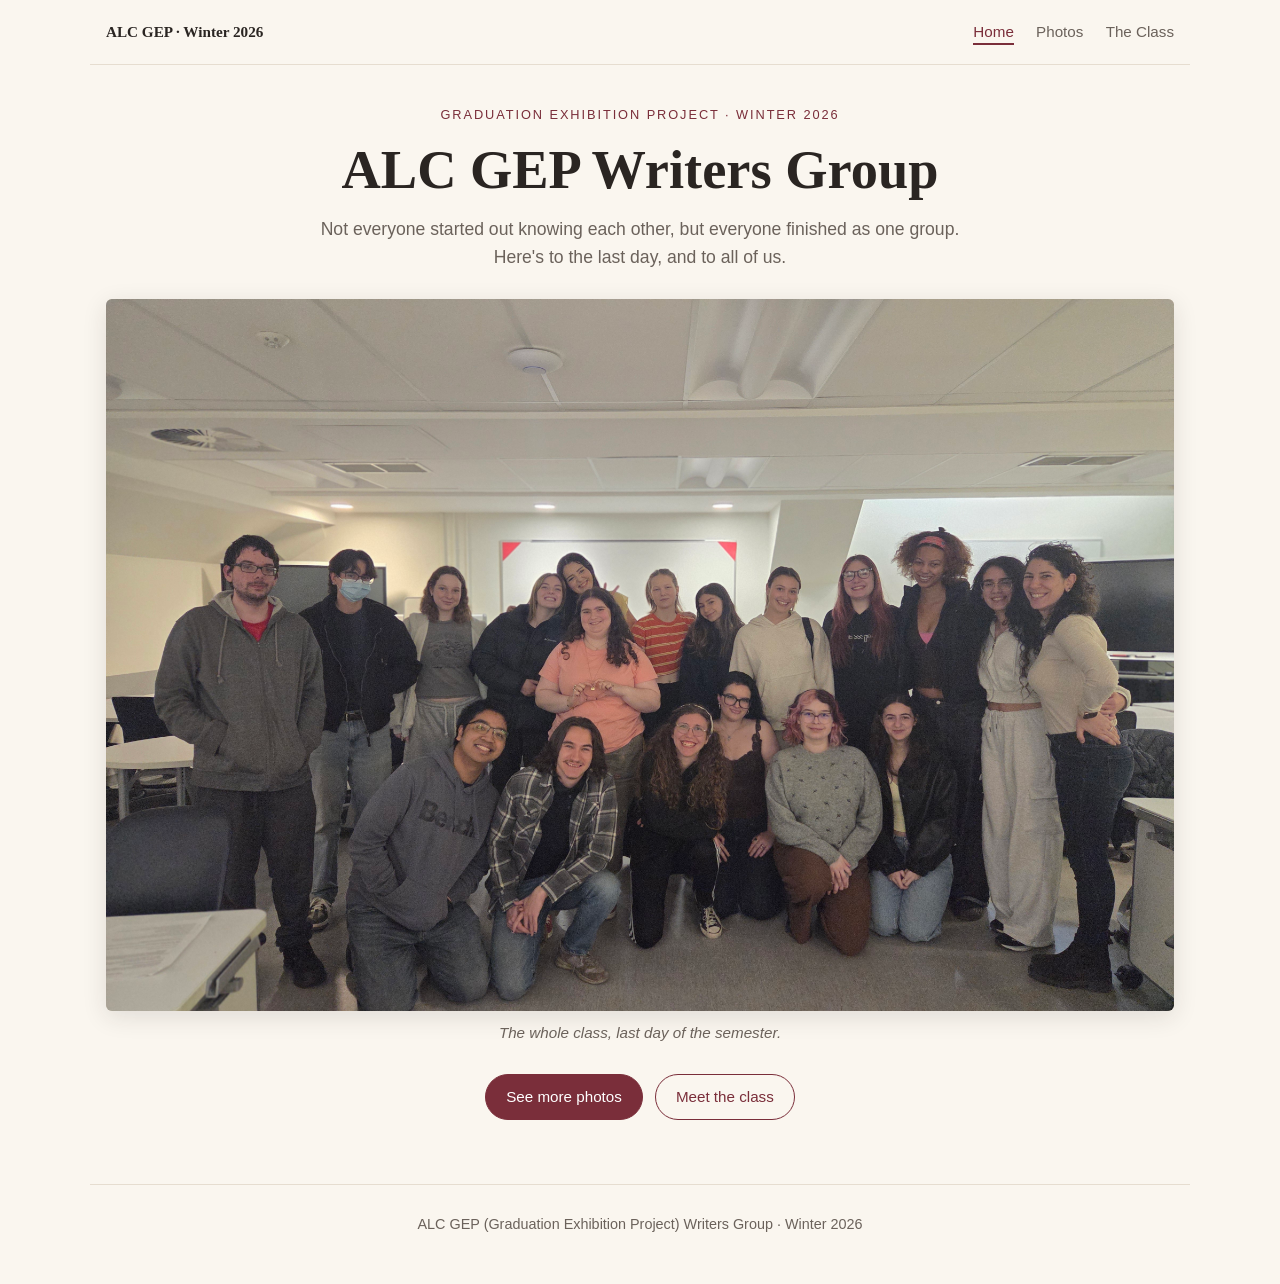
==== index.html @ 661030e2 "Reference photos.html" ====
<!doctype html>
<html lang="en">
  <head>
    <meta charset="UTF-8" />
    <meta name="viewport" content="width=device-width, initial-scale=1.0" />
    <meta
      name="description"
      content="Class photos from our last day of the semester."
    />
    <title>ALC GEP Writers Group · Winter 2026</title>
    <link rel="stylesheet" href="/style.css">
  </head>
  <body>
    <header class="site">
      <div class="brand">ALC GEP · Winter 2026</div>
      <nav>
        <a href="index.html" class="active">Home</a>
        <a href="photos.html">Photos</a>
        <a href="#">The Class</a>
      </nav>
    </header>

    <main class="wrap-center">
      <p class="eyebrow">Graduation Exhibition Project · Winter 2026</p>
      <h1>ALC GEP Writers Group</h1>
      <p class="lead">
        Not everyone started out knowing each other, but everyone finished as
        one group. Here's to the last day, and to all of us.
      </p>

      <figure>
        <div class="photo">
          <img
            src="photos/class.jpg"
            alt="The whole graduating class gathered together on the last day of the semester, smiling at the camera."
            onerror="this.style.display = 'none'"
          />
        </div>
        <figcaption>The whole class, last day of the semester.</figcaption>
      </figure>

      <div class="buttons">
        <a class="btn primary" href="photos.html">See more photos</a>
        <a class="btn" href="#">Meet the class</a>
      </div>
    </main>

    <footer>
      ALC GEP (Graduation Exhibition Project) Writers Group · Winter 2026
    </footer>
  </body>
</html>
---- style.css ----
:root {
  --bg: #faf6ef;
  --ink: #2a2522;
  --muted: #6b625b;
  --accent: #7a2e3a;
  --line: #e6ddd0;
}
 
* {
  box-sizing: border-box;
}
 
body {
  margin: 0;
  background: var(--bg);
  color: var(--ink);
  font-family: "Helvetica Neue", Arial, sans-serif;
  line-height: 1.6;
}
 
h1 {
  font-family: Georgia, "Times New Roman", serif;
  font-weight: 700;
  line-height: 1.2;
  font-size: clamp(2rem, 6vw, 3.4rem);
  margin: 0 0 12px;
}
 
/* Header */
header.site {
  display: flex;
  justify-content: space-between;
  align-items: center;
  max-width: 1100px;
  margin: 0 auto;
  padding: 20px 16px;
  font-size: 0.95rem;
  border-bottom: 1px solid var(--line);
}
 
.brand {
  font-family: Georgia, serif;
  font-weight: 700;
}
 
header.site nav a {
  margin-left: 18px;
  text-decoration: none;
  color: var(--muted);
}
 
header.site nav a:hover {
  color: var(--accent);
}

header.site nav a.active {
  color: var(--accent);
  border-bottom: 2px solid var(--accent);
  padding-bottom: 3px;
}
 
/* Main content */
.wrap-center {
  max-width: 1100px;
  margin: 0 auto;
  padding: 40px 16px 0;
  text-align: center;
}
 
.eyebrow {
  text-transform: uppercase;
  letter-spacing: 0.15em;
  font-size: 0.8rem;
  color: var(--accent);
  margin: 0 0 12px;
}
 
.lead {
  max-width: 640px;
  margin: 0 auto 28px;
  color: var(--muted);
  font-size: 1.1rem;
}
 
figure {
  margin: 0;
}
 
.photo {
  background: linear-gradient(135deg, #eadfce, #d9cbb7);
  border-radius: 6px;
  overflow: hidden;
  box-shadow: 0 6px 24px rgba(42, 37, 34, 0.12);
  aspect-ratio: 3 / 2;
}
 
.photo img {
  width: 100%;
  height: 100%;
  object-fit: cover;
  display: block;
}
 
figcaption {
  margin-top: 10px;
  font-size: 0.95rem;
  color: var(--muted);
  font-style: italic;
}
 
/* Buttons */
.buttons {
  margin-top: 28px;
  display: flex;
  gap: 12px;
  justify-content: center;
  flex-wrap: wrap;
}
 
.btn {
  display: inline-block;
  padding: 10px 20px;
  border-radius: 999px;
  border: 1px solid var(--accent);
  color: var(--accent);
  text-decoration: none;
  font-size: 0.95rem;
}
 
.btn.primary {
  background: var(--accent);
  color: #fff;
}
 
.btn:hover {
  opacity: 0.85;
}
 
/* Footer */
footer {
  max-width: 1100px;
  margin: 64px auto 0;
  padding: 28px 16px 48px;
  border-top: 1px solid var(--line);
  text-align: center;
  color: var(--muted);
  font-size: 0.9rem;
}
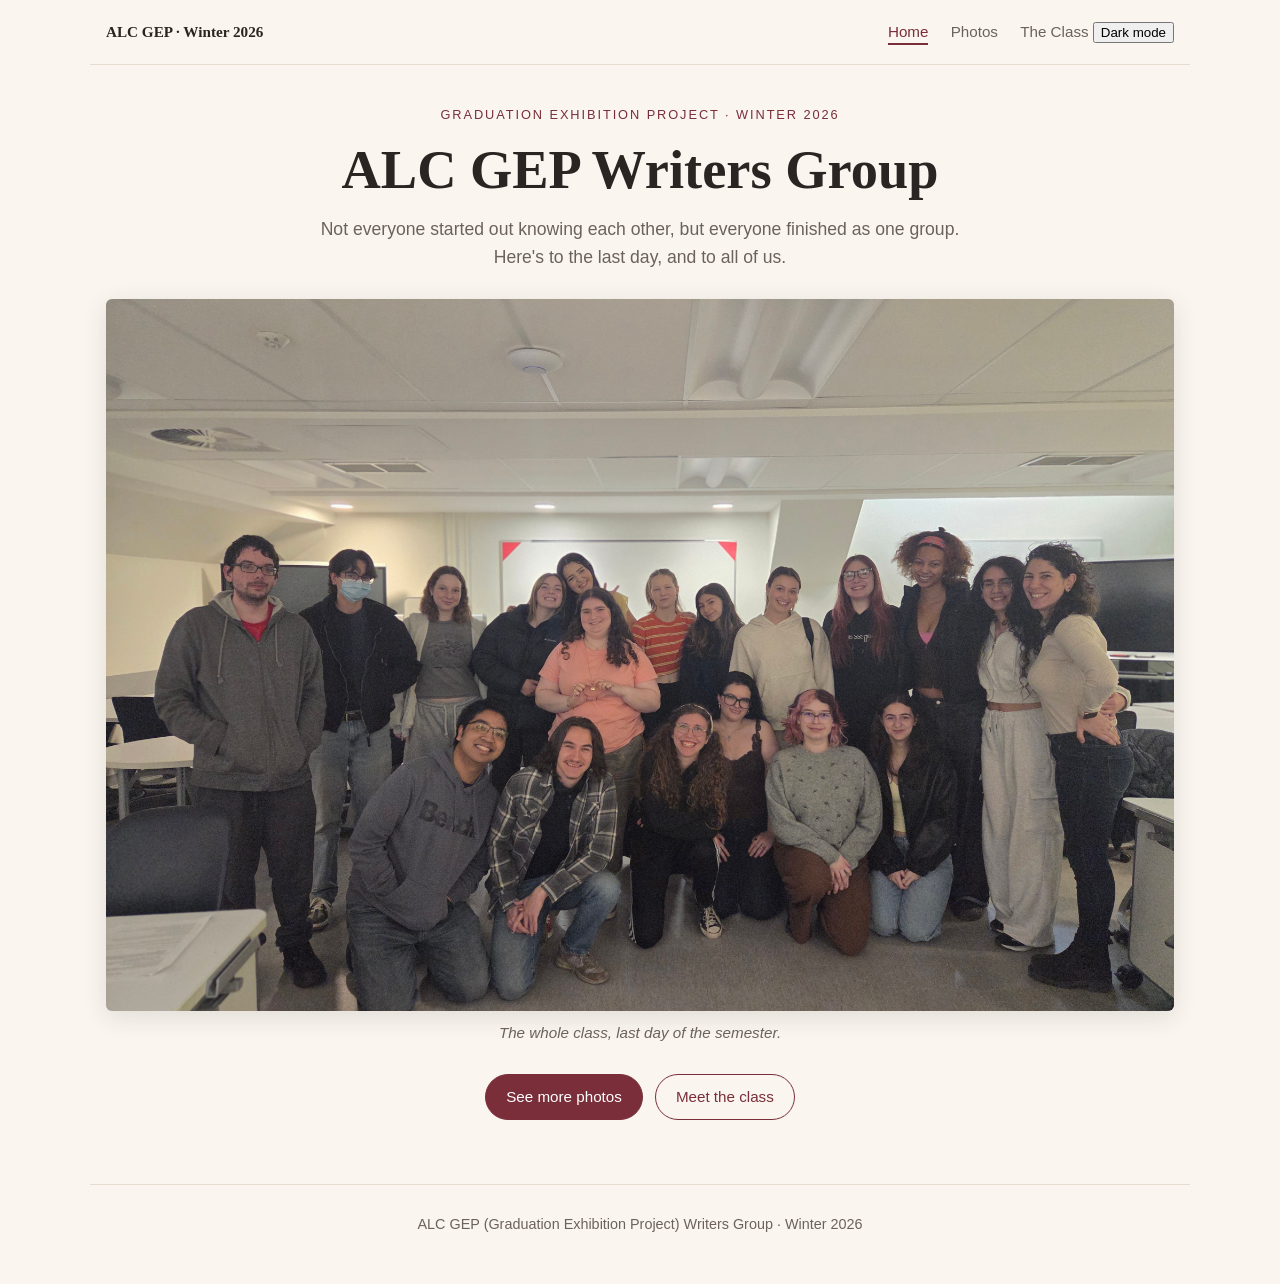
==== commit 34faf5c3: "Reference script.js and add a Dark Mode Toggle in nav bar" ====
--- a/index.html
+++ b/index.html
@@ -1,22 +1,27 @@
-<!doctype html>
+<!DOCTYPE html>
 <html lang="en">
-  <head>
-    <meta charset="UTF-8" />
-    <meta name="viewport" content="width=device-width, initial-scale=1.0" />
-    <meta
-      name="description"
-      content="Class photos from our last day of the semester."
-    />
-    <title>ALC GEP Writers Group · Winter 2026</title>
-    <link rel="stylesheet" href="/style.css">
-  </head>
+
+<head>
+  <meta charset="UTF-8" />
+  <meta name="viewport" content="width=device-width, initial-scale=1.0" />
+  <meta
+    name="description"
+    content="Class photos from our last day of the semester."
+  />
+  <title>ALC GEP Writers Group · Winter 2026</title>
+  <link rel="stylesheet" href="/style.css" />
+</head>
+
   <body>
     <header class="site">
       <div class="brand">ALC GEP · Winter 2026</div>
       <nav>
         <a href="index.html" class="active">Home</a>
         <a href="photos.html">Photos</a>
-        <a href="#">The Class</a>
+        <a href="class.html">The Class</a>
+        
+        <!--Dark Mode Toggle-->
+        <button id="themeToggle" type="button">Dark mode</button>
       </nav>
     </header>
 
@@ -41,12 +46,14 @@
 
       <div class="buttons">
         <a class="btn primary" href="photos.html">See more photos</a>
-        <a class="btn" href="#">Meet the class</a>
+        <a class="btn" href="class.html">Meet the class</a>
       </div>
     </main>
 
     <footer>
       ALC GEP (Graduation Exhibition Project) Writers Group · Winter 2026
     </footer>
+
+    <script src="script.js" defer></script>
   </body>
 </html>
--- a/style.css
+++ b/style.css
@@ -1,3 +1,4 @@
+/* Styles for index.html and photos.html */
 :root {
   --bg: #faf6ef;
   --ink: #2a2522;
@@ -5,11 +6,11 @@
   --accent: #7a2e3a;
   --line: #e6ddd0;
 }
- 
+
 * {
   box-sizing: border-box;
 }
- 
+
 body {
   margin: 0;
   background: var(--bg);
@@ -17,7 +18,7 @@
   font-family: "Helvetica Neue", Arial, sans-serif;
   line-height: 1.6;
 }
- 
+
 h1 {
   font-family: Georgia, "Times New Roman", serif;
   font-weight: 700;
@@ -25,7 +26,15 @@
   font-size: clamp(2rem, 6vw, 3.4rem);
   margin: 0 0 12px;
 }
- 
+
+h2 {
+  font-family: Georgia, "Times New Roman", serif;
+  font-weight: 700;
+  line-height: 1.2;
+  font-size: clamp(1.5rem, 4vw, 2.1rem);
+  margin: 0 0 8px;
+}
+
 /* Header */
 header.site {
   display: flex;
@@ -37,18 +46,19 @@
   font-size: 0.95rem;
   border-bottom: 1px solid var(--line);
 }
- 
+
 .brand {
   font-family: Georgia, serif;
   font-weight: 700;
 }
- 
+
 header.site nav a {
   margin-left: 18px;
   text-decoration: none;
   color: var(--muted);
-}
- 
+  padding-bottom: 3px;
+}
+
 header.site nav a:hover {
   color: var(--accent);
 }
@@ -56,17 +66,16 @@
 header.site nav a.active {
   color: var(--accent);
   border-bottom: 2px solid var(--accent);
-  padding-bottom: 3px;
-}
- 
-/* Main content */
+}
+
+/* Home page */
 .wrap-center {
   max-width: 1100px;
   margin: 0 auto;
   padding: 40px 16px 0;
   text-align: center;
 }
- 
+
 .eyebrow {
   text-transform: uppercase;
   letter-spacing: 0.15em;
@@ -74,18 +83,65 @@
   color: var(--accent);
   margin: 0 0 12px;
 }
- 
+
 .lead {
   max-width: 640px;
   margin: 0 auto 28px;
   color: var(--muted);
   font-size: 1.1rem;
 }
- 
+
+.buttons {
+  margin-top: 28px;
+  display: flex;
+  gap: 12px;
+  justify-content: center;
+  flex-wrap: wrap;
+}
+
+.btn {
+  display: inline-block;
+  padding: 10px 20px;
+  border-radius: 999px;
+  border: 1px solid var(--accent);
+  color: var(--accent);
+  text-decoration: none;
+  font-size: 0.95rem;
+}
+
+.btn.primary {
+  background: var(--accent);
+  color: #fff;
+}
+
+.btn:hover {
+  opacity: 0.85;
+}
+
+/* Photos page */
+.wrap {
+  max-width: 1100px;
+  margin: 0 auto;
+  padding: 40px 16px 0;
+}
+
+.sub {
+  color: var(--muted);
+  margin: 0 0 28px;
+  max-width: 640px;
+}
+
+.pair {
+  display: grid;
+  grid-template-columns: 1fr 1fr;
+  gap: 20px;
+}
+
+/* Shared photo frame and captions */
 figure {
   margin: 0;
 }
- 
+
 .photo {
   background: linear-gradient(135deg, #eadfce, #d9cbb7);
   border-radius: 6px;
@@ -93,49 +149,65 @@
   box-shadow: 0 6px 24px rgba(42, 37, 34, 0.12);
   aspect-ratio: 3 / 2;
 }
- 
+
 .photo img {
   width: 100%;
   height: 100%;
   object-fit: cover;
   display: block;
 }
- 
+
 figcaption {
   margin-top: 10px;
   font-size: 0.95rem;
   color: var(--muted);
+  text-align: center;
   font-style: italic;
 }
- 
-/* Buttons */
-.buttons {
-  margin-top: 28px;
-  display: flex;
-  gap: 12px;
-  justify-content: center;
-  flex-wrap: wrap;
-}
- 
-.btn {
-  display: inline-block;
-  padding: 10px 20px;
-  border-radius: 999px;
-  border: 1px solid var(--accent);
-  color: var(--accent);
-  text-decoration: none;
-  font-size: 0.95rem;
-}
- 
-.btn.primary {
-  background: var(--accent);
-  color: #fff;
-}
- 
-.btn:hover {
-  opacity: 0.85;
-}
- 
+
+/* Class page */
+.cards {
+  display: grid;
+  grid-template-columns: repeat(auto-fit, minmax(210px, 1fr));
+  gap: 16px;
+}
+
+.card {
+  background: #fffdf9;
+  border: 1px solid var(--line);
+  border-radius: 8px;
+  padding: 20px;
+}
+
+.card h3 {
+  font-family: Georgia, "Times New Roman", serif;
+  font-weight: 700;
+  margin: 0 0 6px;
+  font-size: 1.15rem;
+  color: var(--accent);
+}
+
+.card p {
+  margin: 0;
+  color: var(--muted);
+  font-size: 0.95rem;
+}
+
+.about {
+  margin-top: 56px;
+}
+
+.about p {
+  max-width: 700px;
+  font-size: 1.05rem;
+}
+
+.icon {
+  display: block;
+  font-size: 1.8rem;
+  margin-bottom: 10px;
+}
+
 /* Footer */
 footer {
   max-width: 1100px;
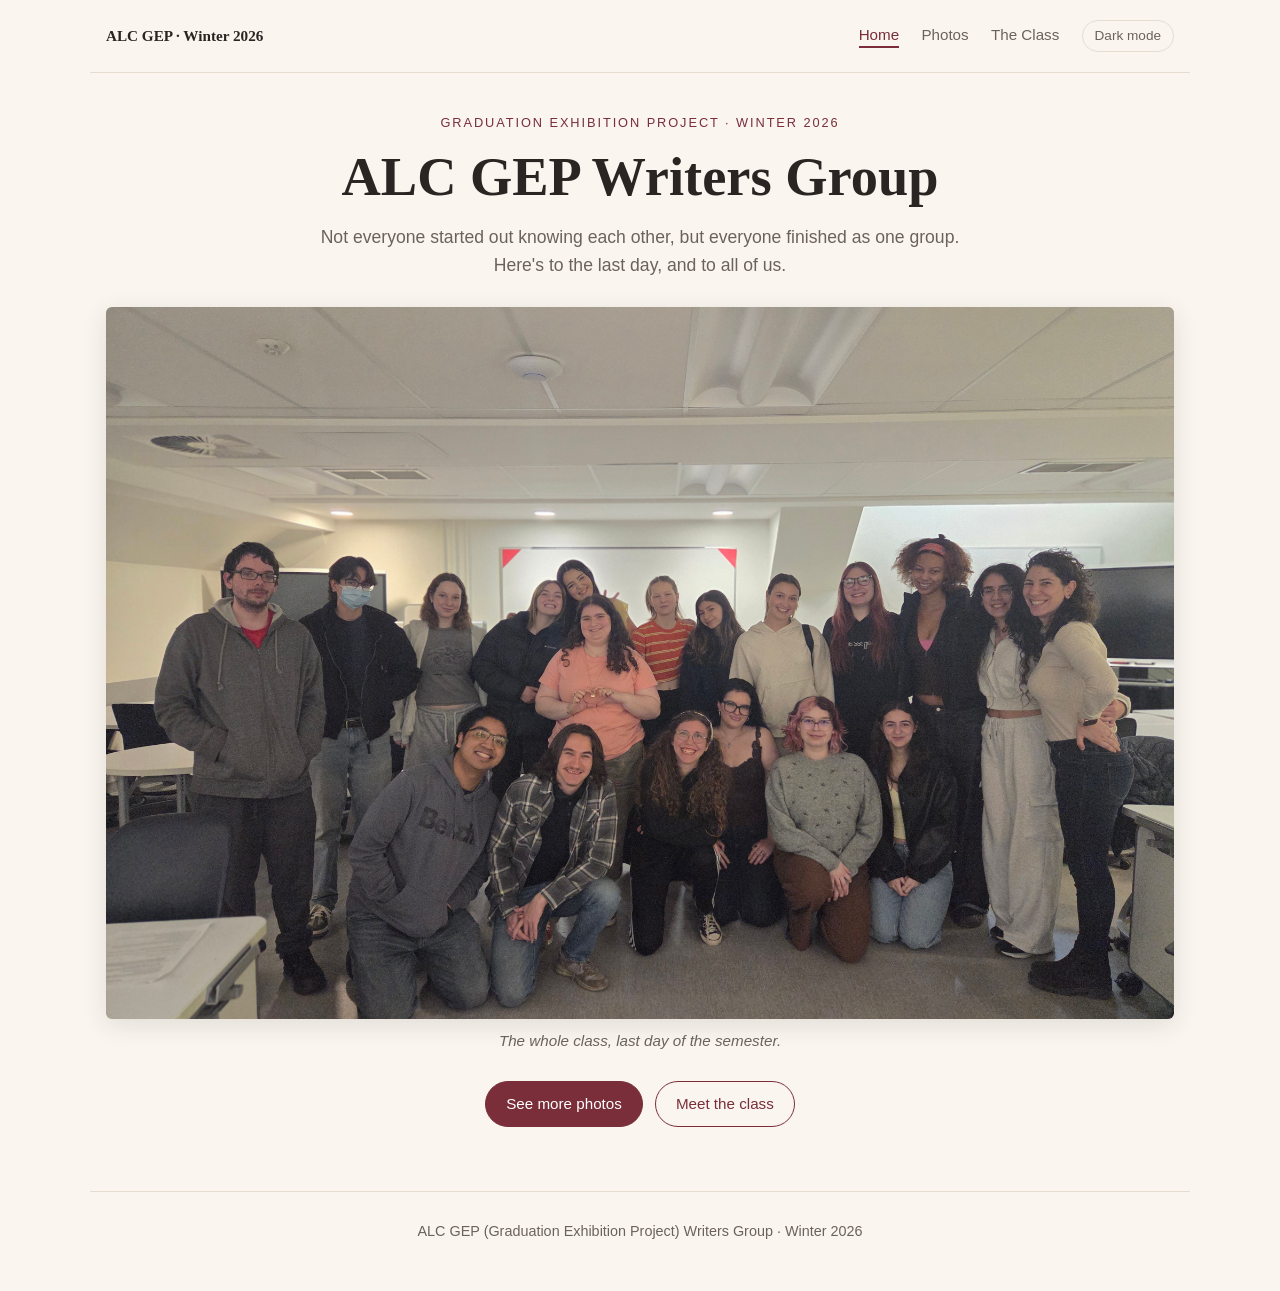
==== commit d0c2b848: "Add favicon" ====
--- a/index.html
+++ b/index.html
@@ -9,7 +9,8 @@
     content="Class photos from our last day of the semester."
   />
   <title>ALC GEP Writers Group · Winter 2026</title>
-  <link rel="stylesheet" href="/style.css" />
+  <link rel="stylesheet" href="/style.css"/>
+  <link rel="icon" type="image/x-icon" href="./favicon.png">
 </head>
 
   <body>
--- a/style.css
+++ b/style.css
@@ -217,4 +217,57 @@
   text-align: center;
   color: var(--muted);
   font-size: 0.9rem;
+}
+
+/* Dark Mode */
+body.dark {
+  --bg: #15110f;
+  --ink: #f3ede4;
+  --muted: #b0a79c;
+  --accent: #d9a0a8;
+  --line: #3a332e;
+  background: var(--bg);
+  color: var(--ink);
+}
+
+body.dark .card {
+  background: #221c19;
+}
+
+body.dark .photo {
+  box-shadow: 0 6px 24px rgba(0, 0, 0, 0.4);
+}
+
+body.dark .btn.primary {
+  color: #15110f;
+}
+
+body.dark header.site nav a.active {
+  color: var(--ink);
+  border-bottom-color: var(--ink);
+}
+
+body.dark .sub {
+  color: #e8dccb;
+}
+
+body.dark figcaption {
+  color: #c9b8a0;
+}
+
+#themeToggle {
+  background: transparent;
+  color: var(--muted);
+  border: 1px solid var(--line);
+  border-radius: 999px;
+  padding: 4px 12px;
+  margin-left: 18px;
+  font: inherit;
+  font-size: 0.85rem;
+  cursor: pointer;
+}
+
+#themeToggle:hover {
+  color: var(--accent);
+  border-color: var(--accent);
 }
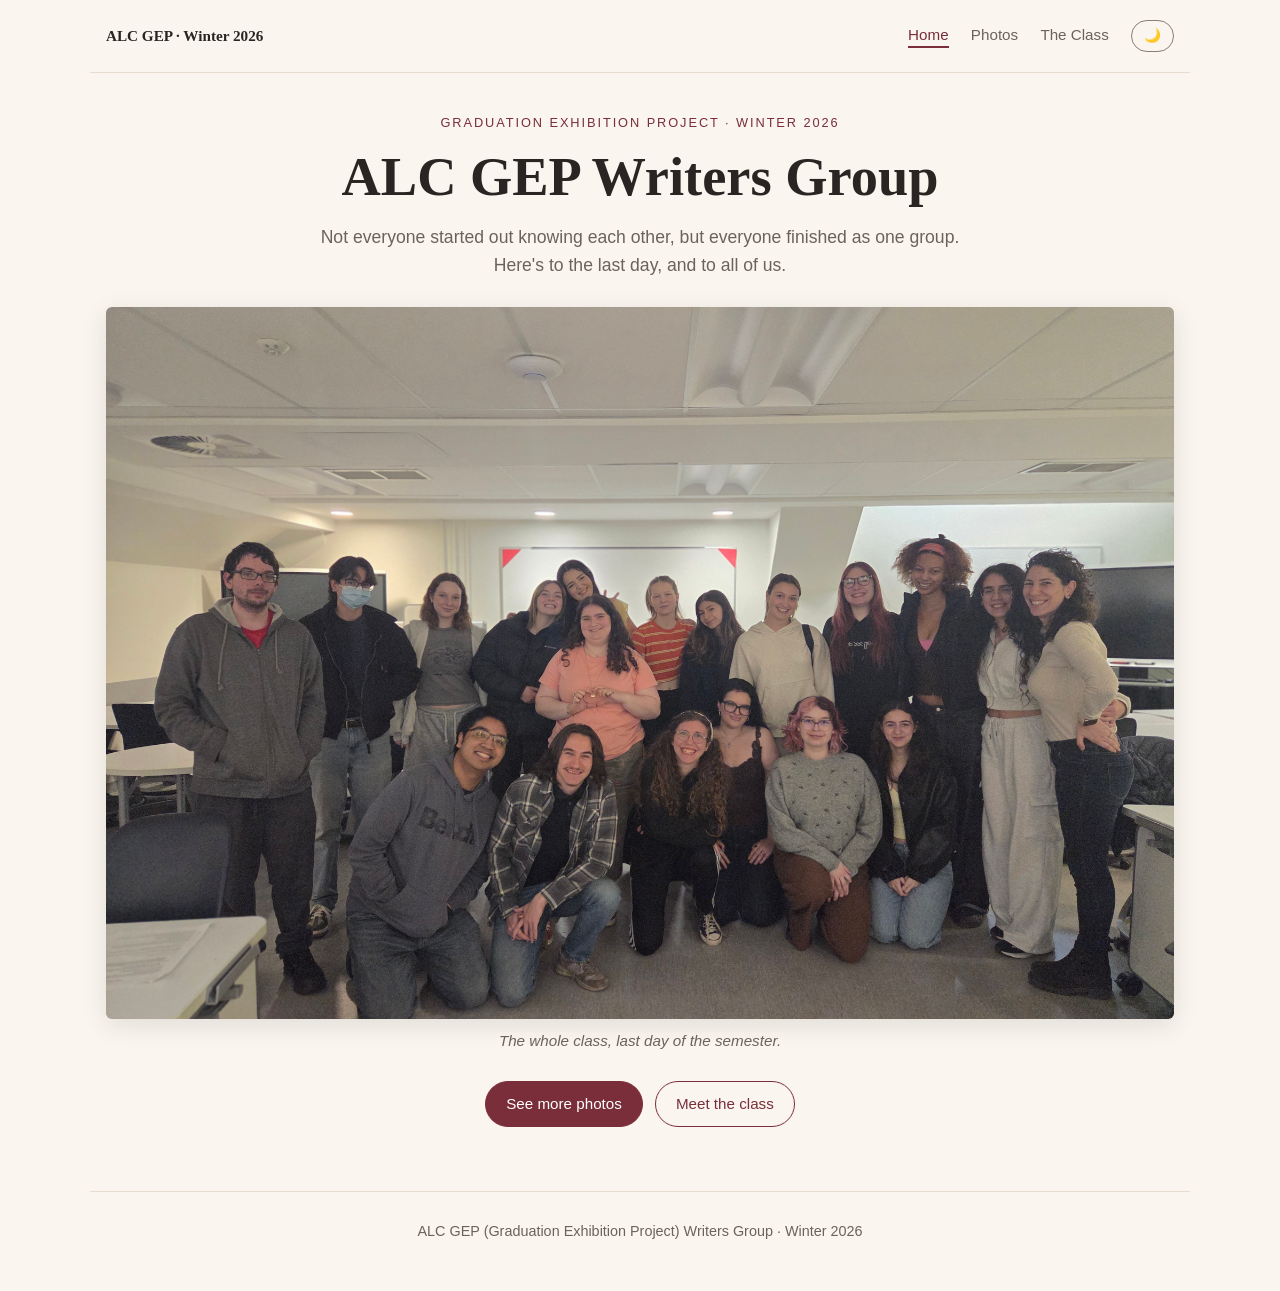
==== commit 4ab5b806: "Fix style.css reference" ====
--- a/index.html
+++ b/index.html
@@ -9,7 +9,7 @@
     content="Class photos from our last day of the semester."
   />
   <title>ALC GEP Writers Group · Winter 2026</title>
-  <link rel="stylesheet" href="/style.css"/>
+  <link rel="stylesheet" href="style.css"/>
   <link rel="icon" type="image/x-icon" href="./favicon.png">
 </head>
 
--- a/style.css
+++ b/style.css
@@ -5,6 +5,7 @@
   --muted: #6b625b;
   --accent: #7a2e3a;
   --line: #e6ddd0;
+  --button-border: #8a7e72;
 }
 
 * {
@@ -226,6 +227,7 @@
   --muted: #b0a79c;
   --accent: #d9a0a8;
   --line: #3a332e;
+  --button-border: #8c8077;
   background: var(--bg);
   color: var(--ink);
 }
@@ -258,7 +260,7 @@
 #themeToggle {
   background: transparent;
   color: var(--muted);
-  border: 1px solid var(--line);
+  border: 1px solid var(--button-border);
   border-radius: 999px;
   padding: 4px 12px;
   margin-left: 18px;
@@ -270,4 +272,52 @@
 #themeToggle:hover {
   color: var(--accent);
   border-color: var(--accent);
+}
+
+/* RESPONSIVE DESIGN */
+@media (max-width: 700px) {
+  header.site {
+    flex-direction: column;
+    gap: 8px;
+    padding: 16px 12px;
+  }
+
+  header.site nav {
+    display: flex;
+    flex-wrap: wrap;
+    justify-content: center;
+    align-items: center;
+    gap: 6px 0;
+  }
+
+  header.site nav a {
+    margin: 0 9px;
+  }
+
+  #themeToggle {
+    margin-left: 9px;
+  }
+
+  .wrap,
+  .wrap-center {
+    padding: 28px 12px 0;
+  }
+
+  .pair {
+    grid-template-columns: 1fr;
+    gap: 28px;
+  }
+
+  .buttons {
+    flex-direction: column;
+    align-items: stretch;
+  }
+
+  .btn {
+    text-align: center;
+  }
+
+  footer {
+    padding: 24px 12px 40px;
+  }
 }
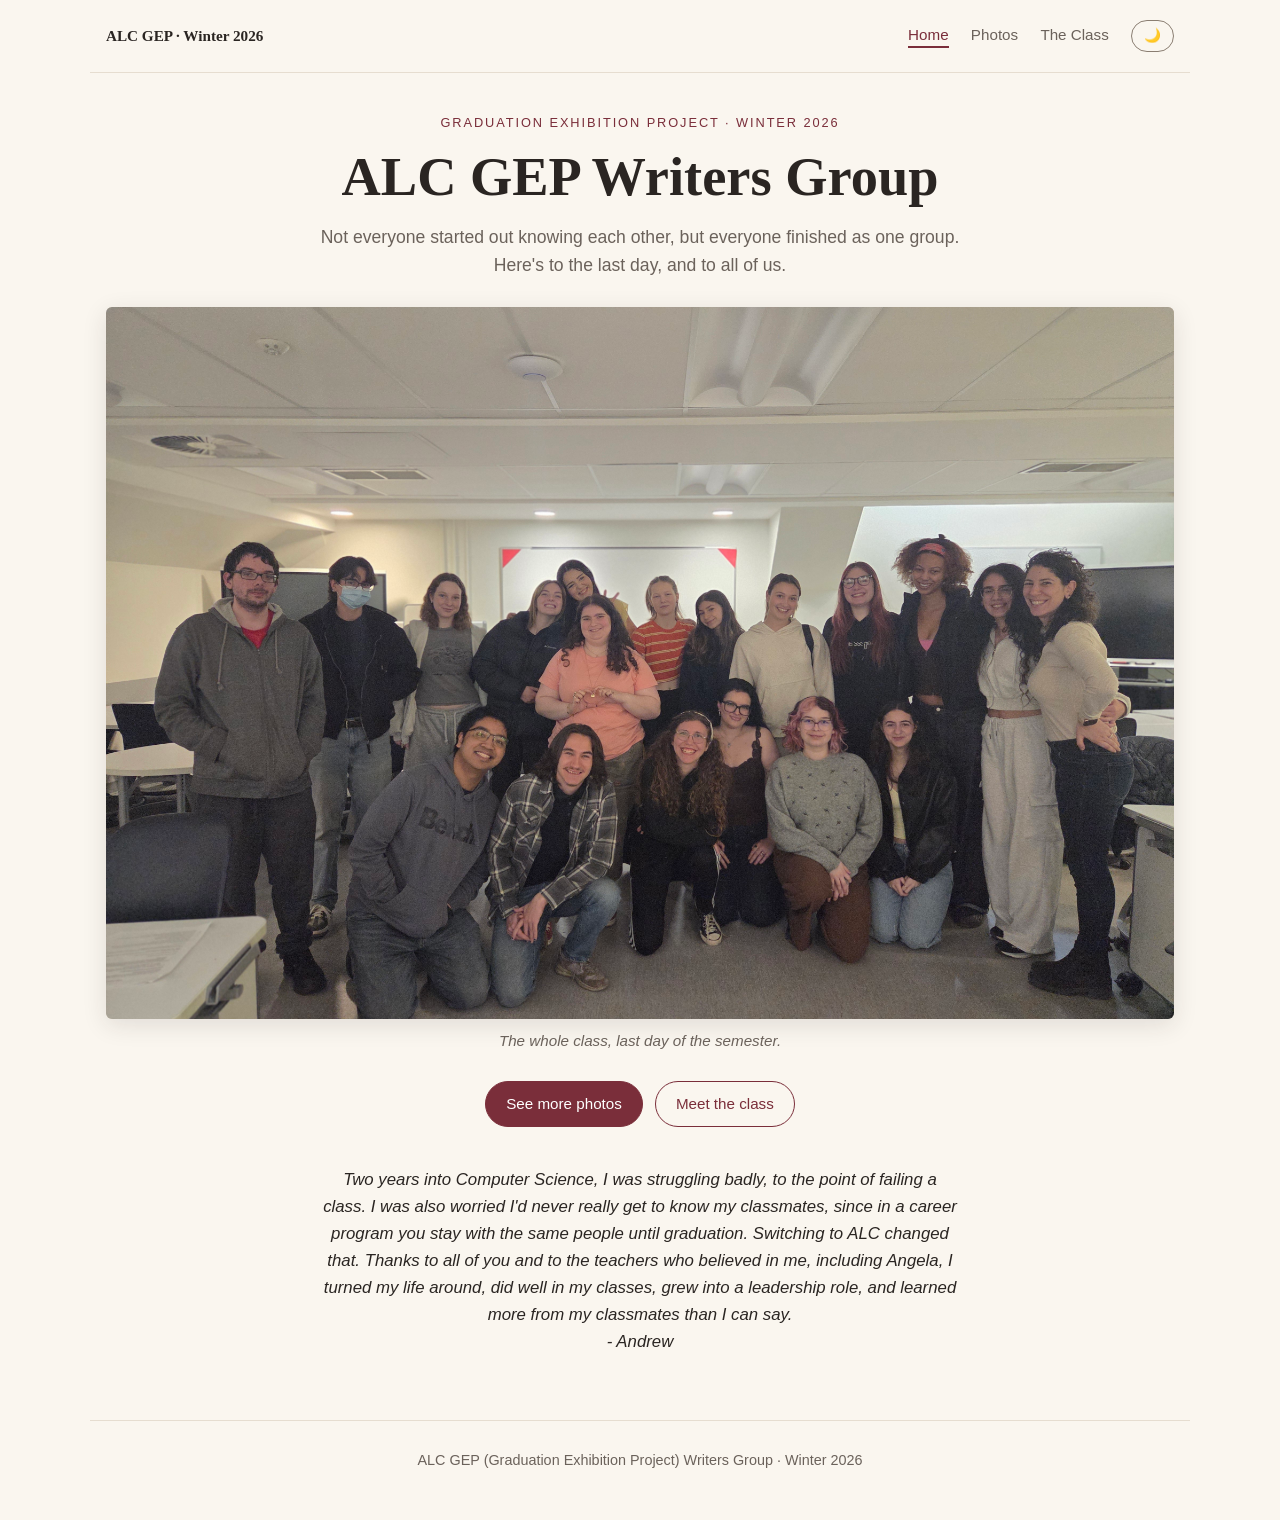
==== commit 00204c4b: "Add personal note to home page and styling" ====
--- a/index.html
+++ b/index.html
@@ -1,17 +1,16 @@
 <!DOCTYPE html>
 <html lang="en">
-
-<head>
-  <meta charset="UTF-8" />
-  <meta name="viewport" content="width=device-width, initial-scale=1.0" />
-  <meta
-    name="description"
-    content="Class photos from our last day of the semester."
-  />
-  <title>ALC GEP Writers Group · Winter 2026</title>
-  <link rel="stylesheet" href="style.css"/>
-  <link rel="icon" type="image/x-icon" href="./favicon.png">
-</head>
+  <head>
+    <meta charset="UTF-8" />
+    <meta name="viewport" content="width=device-width, initial-scale=1.0" />
+    <meta
+      name="description"
+      content="Class photos from our last day of the semester."
+    />
+    <title>ALC GEP Writers Group · Winter 2026</title>
+    <link rel="stylesheet" href="style.css" />
+    <link rel="icon" type="image/x-icon" href="./favicon.png" />
+  </head>
 
   <body>
     <header class="site">
@@ -20,7 +19,7 @@
         <a href="index.html" class="active">Home</a>
         <a href="photos.html">Photos</a>
         <a href="class.html">The Class</a>
-        
+
         <!--Dark Mode Toggle-->
         <button id="themeToggle" type="button">Dark mode</button>
       </nav>
@@ -49,6 +48,18 @@
         <a class="btn primary" href="photos.html">See more photos</a>
         <a class="btn" href="class.html">Meet the class</a>
       </div>
+
+      <p class="personal-note">
+        Two years into Computer Science, I was struggling badly, to the point of
+        failing a class. I was also worried I'd never really get to know my
+        classmates, since in a career program you stay with the same people
+        until graduation. Switching to ALC changed that. Thanks to all of you
+        and to the teachers who believed in me, including Angela, I turned my
+        life around, did well in my classes, grew into a leadership role, and
+        learned more from my classmates than I can say.
+        <br/>
+        - Andrew
+      </p>
     </main>
 
     <footer>
--- a/style.css
+++ b/style.css
@@ -119,6 +119,14 @@
   opacity: 0.85;
 }
 
+.personal-note {
+  max-width: 640px;
+  margin: 40px auto 0;
+  font-size: 1.05rem;
+  color: var(--ink);
+  font-style: italic;
+}
+
 /* Photos page */
 .wrap {
   max-width: 1100px;
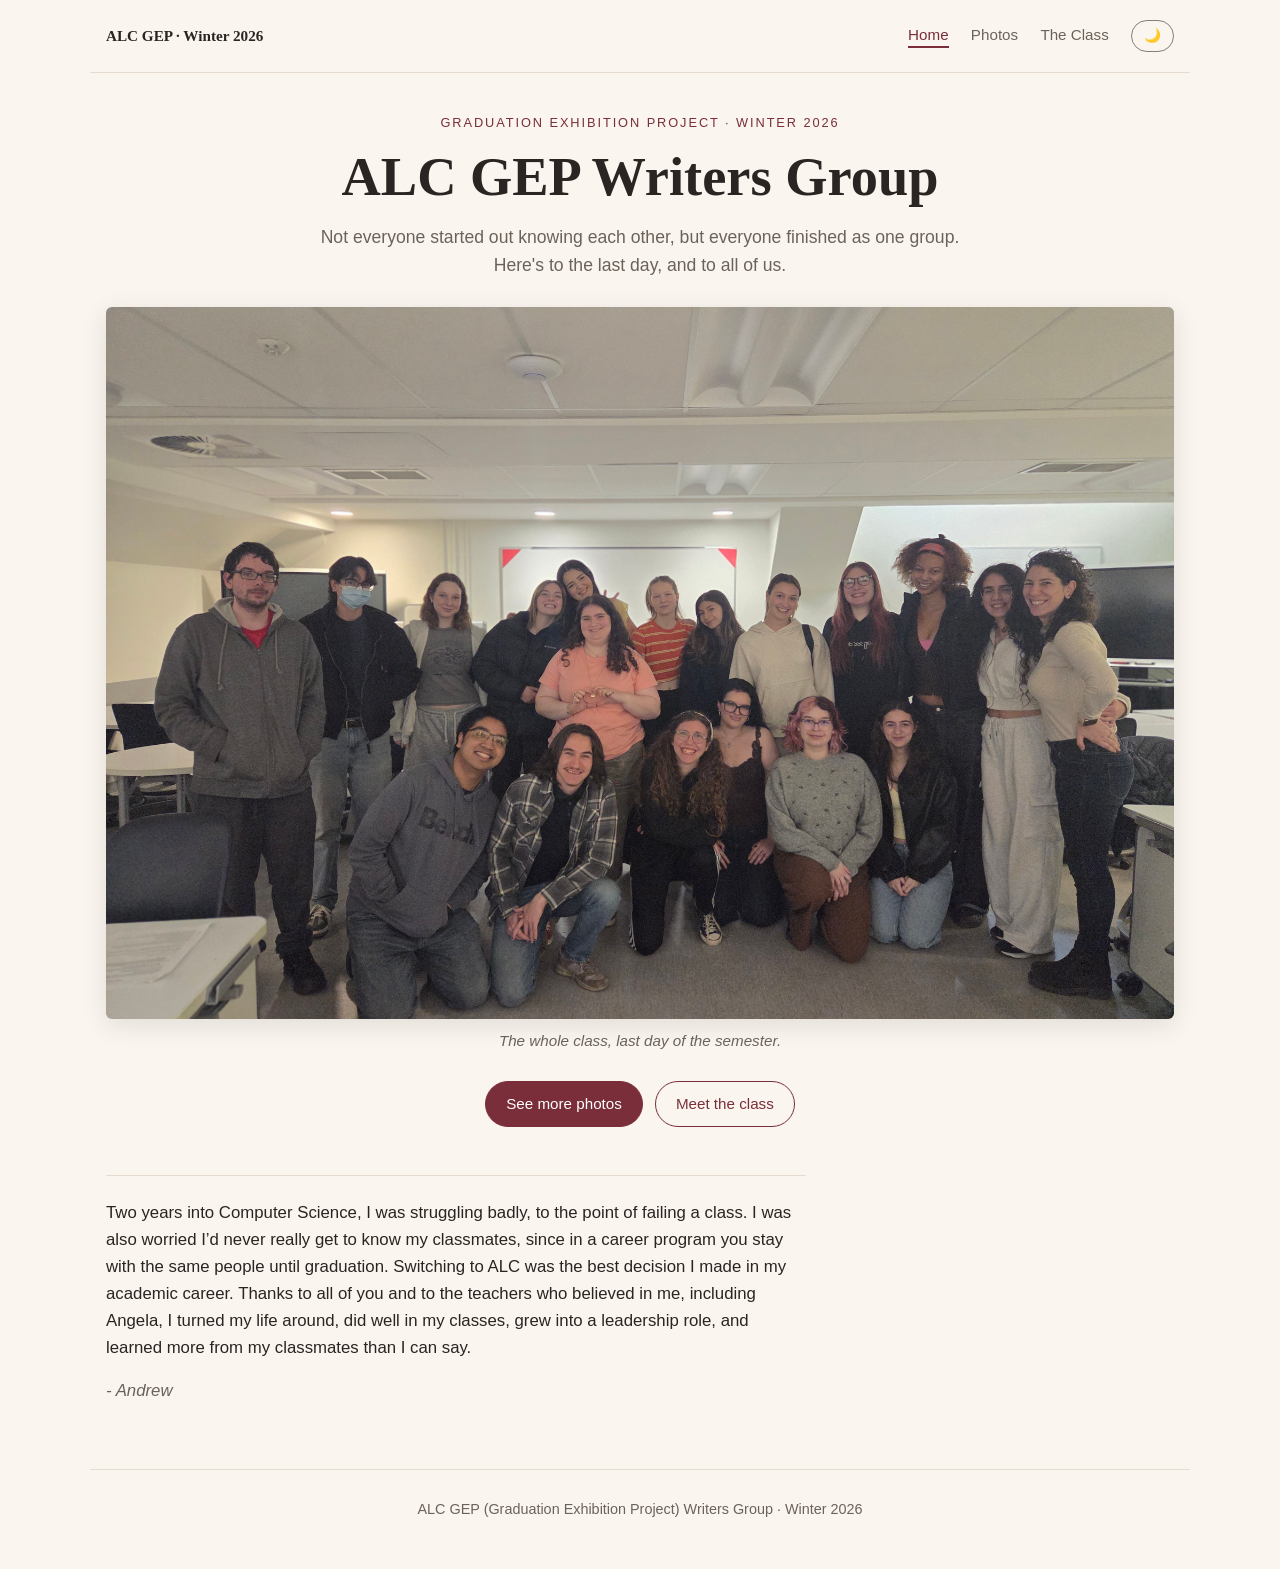
==== commit 1a630407: "Add personal notes to all pages" ====
--- a/index.html
+++ b/index.html
@@ -1,71 +1,67 @@
 <!DOCTYPE html>
 <html lang="en">
-  <head>
-    <meta charset="UTF-8" />
-    <meta name="viewport" content="width=device-width, initial-scale=1.0" />
-    <meta
-      name="description"
-      content="Class photos from our last day of the semester."
-    />
-    <title>ALC GEP Writers Group · Winter 2026</title>
-    <link rel="stylesheet" href="style.css" />
-    <link rel="icon" type="image/x-icon" href="./favicon.png" />
-  </head>
 
-  <body>
-    <header class="site">
-      <div class="brand">ALC GEP · Winter 2026</div>
-      <nav>
-        <a href="index.html" class="active">Home</a>
-        <a href="photos.html">Photos</a>
-        <a href="class.html">The Class</a>
+<head>
+  <meta charset="UTF-8" />
+  <meta name="viewport" content="width=device-width, initial-scale=1.0" />
+  <meta name="description" content="Class photos from our last day of the semester." />
+  <title>ALC GEP Writers Group · Winter 2026</title>
+  <link rel="stylesheet" href="style.css" />
+  <link rel="icon" type="image/x-icon" href="./favicon.png" />
+</head>
 
-        <!--Dark Mode Toggle-->
-        <button id="themeToggle" type="button">Dark mode</button>
-      </nav>
-    </header>
+<body>
+  <header class="site">
+    <div class="brand">ALC GEP · Winter 2026</div>
+    <nav>
+      <a href="index.html" class="active">Home</a>
+      <a href="photos.html">Photos</a>
+      <a href="class.html">The Class</a>
 
-    <main class="wrap-center">
-      <p class="eyebrow">Graduation Exhibition Project · Winter 2026</p>
-      <h1>ALC GEP Writers Group</h1>
-      <p class="lead">
-        Not everyone started out knowing each other, but everyone finished as
-        one group. Here's to the last day, and to all of us.
+      <!--Dark Mode Toggle-->
+      <button id="themeToggle" type="button">Dark mode</button>
+    </nav>
+  </header>
+
+  <main class="wrap-center">
+    <p class="eyebrow">Graduation Exhibition Project · Winter 2026</p>
+    <h1>ALC GEP Writers Group</h1>
+    <p class="lead">
+      Not everyone started out knowing each other, but everyone finished as
+      one group. Here's to the last day, and to all of us.
+    </p>
+
+    <figure>
+      <div class="photo">
+        <img src="photos/class.jpg"
+          alt="The whole graduating class gathered together on the last day of the semester, smiling at the camera."
+          onerror="this.style.display = 'none'" />
+      </div>
+      <figcaption>The whole class, last day of the semester.</figcaption>
+    </figure>
+
+    <div class="buttons">
+      <a class="btn primary" href="photos.html">See more photos</a>
+      <a class="btn" href="class.html">Meet the class</a>
+    </div>
+
+    <div class="personal-note">
+      <p>
+        Two years into Computer Science, I was struggling badly, to the point of failing a class. I was also worried I’d
+        never really get to know my classmates, since in a career program you stay with the same people until
+        graduation. Switching to ALC was the best decision I made in my academic career. Thanks to all of you and to the
+        teachers who believed in me, including Angela, I turned my life around, did well in my classes, grew into a
+        leadership role, and learned more from my classmates than I can say.
       </p>
+      <p class="sign-off">- Andrew</p>
+    </div>
+  </main>
 
-      <figure>
-        <div class="photo">
-          <img
-            src="photos/class.jpg"
-            alt="The whole graduating class gathered together on the last day of the semester, smiling at the camera."
-            onerror="this.style.display = 'none'"
-          />
-        </div>
-        <figcaption>The whole class, last day of the semester.</figcaption>
-      </figure>
+  <footer>
+    ALC GEP (Graduation Exhibition Project) Writers Group · Winter 2026
+  </footer>
 
-      <div class="buttons">
-        <a class="btn primary" href="photos.html">See more photos</a>
-        <a class="btn" href="class.html">Meet the class</a>
-      </div>
+  <script src="script.js" defer></script>
+</body>
 
-      <p class="personal-note">
-        Two years into Computer Science, I was struggling badly, to the point of
-        failing a class. I was also worried I'd never really get to know my
-        classmates, since in a career program you stay with the same people
-        until graduation. Switching to ALC changed that. Thanks to all of you
-        and to the teachers who believed in me, including Angela, I turned my
-        life around, did well in my classes, grew into a leadership role, and
-        learned more from my classmates than I can say.
-        <br/>
-        - Andrew
-      </p>
-    </main>
-
-    <footer>
-      ALC GEP (Graduation Exhibition Project) Writers Group · Winter 2026
-    </footer>
-
-    <script src="script.js" defer></script>
-  </body>
-</html>
+</html>
--- a/style.css
+++ b/style.css
@@ -119,14 +119,6 @@
   opacity: 0.85;
 }
 
-.personal-note {
-  max-width: 640px;
-  margin: 40px auto 0;
-  font-size: 1.05rem;
-  color: var(--ink);
-  font-style: italic;
-}
-
 /* Photos page */
 .wrap {
   max-width: 1100px;
@@ -172,6 +164,27 @@
   color: var(--muted);
   text-align: center;
   font-style: italic;
+}
+
+/* Personal Note (all pages) */
+.personal-note {
+  max-width: 700px;
+  margin: 48px 0 0;
+  padding-top: 24px;
+  border-top: 1px solid var(--line);
+  color: var(--ink);
+  font-size: 1.05rem;
+  text-align: left;
+}
+
+.personal-note p {
+  margin: 0 0 12px;
+}
+
+.personal-note .sign-off {
+  margin-top: 16px;
+  font-style: italic;
+  color: var(--muted);
 }
 
 /* Class page */
